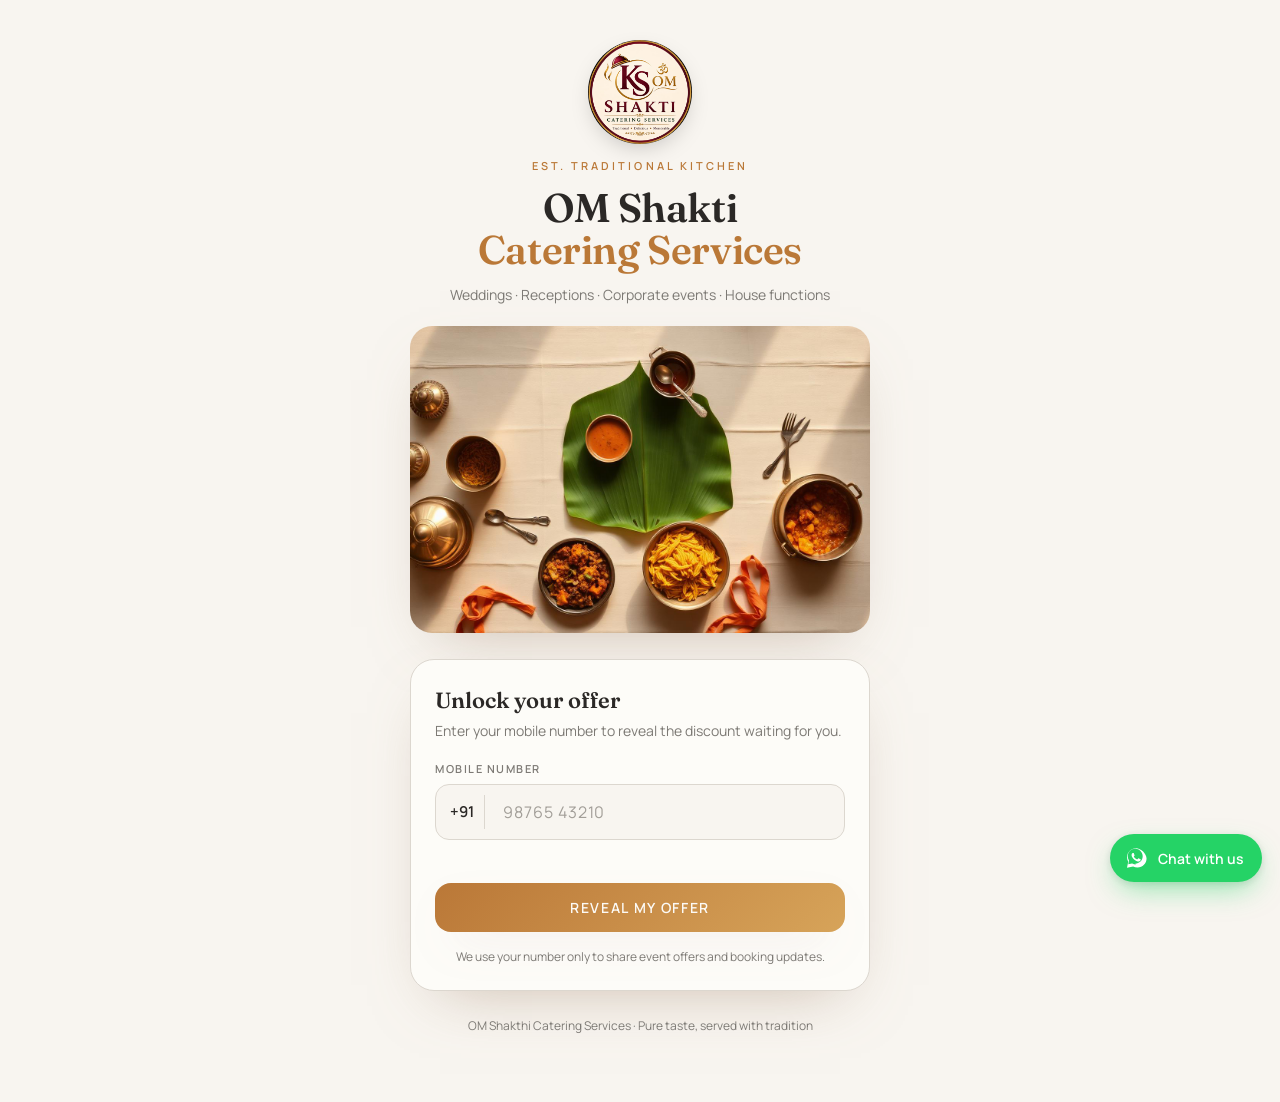
==== offers/index.html @ c27462ad "Launch full Om Sakthi marketing site; move offer page to /offers - New multi-section marketing site " ====
<!doctype html>
<html lang="en">
<head>
  <meta charset="utf-8" />
  <meta name="viewport" content="width=device-width, initial-scale=1" />

  <!-- Google Tag Manager -->
  <script>(function(w,d,s,l,i){w[l]=w[l]||[];w[l].push({'gtm.start':
  new Date().getTime(),event:'gtm.js'});var f=d.getElementsByTagName(s)[0],
  j=d.createElement(s),dl=l!='dataLayer'?'&l='+l:'';j.async=true;j.src=
  'https://www.googletagmanager.com/gtm.js?id='+i+dl;f.parentNode.insertBefore(j,f);
  })(window,document,'script','dataLayer','GTM-MZ9FZ29J');</script>
  <!-- End Google Tag Manager -->

  <title>OM Shakthi Catering Services — Unlock Your Offer</title>
  <meta name="description" content="Enter your mobile number and reveal an exclusive discount on your next catering event with Om Sakthi Catering Services." />
  <link rel="canonical" href="https://omsakthicateringservices.in/offers/" />
  <meta name="robots" content="index, follow" />
  <meta property="og:title" content="Om Sakthi Catering Services — Unlock Your Offer" />
  <meta property="og:description" content="Enter your mobile number and reveal an exclusive discount on your next catering event." />
  <meta property="og:type" content="website" />
  <meta property="og:url" content="https://omsakthicateringservices.in/offers/" />
  <link rel="icon" type="image/png" href="../assets/favicon.png" />
  <link rel="preload" as="image" href="assets/catering-hero.jpg" />
  <link rel="preconnect" href="https://fonts.googleapis.com" />
  <link rel="preconnect" href="https://fonts.gstatic.com" crossorigin />
  <link rel="stylesheet" href="https://fonts.googleapis.com/css2?family=Fraunces:opsz,wght@9..144,400;9..144,600;9..144,700&family=Manrope:wght@400;500;600;700&display=swap" />
  <style>
    :root{
      --background: oklch(97.2% .008 85);
      --foreground: oklch(28% .005 60);
      --card: oklch(99% .005 85);
      --primary: oklch(63% .115 62);
      --primary-glow: oklch(75% .11 75);
      --primary-foreground: oklch(98.5% .006 85);
      --muted: oklch(94% .008 82);
      --muted-foreground: oklch(58% .008 70);
      --accent: oklch(90% .035 75);
      --border: oklch(88% .012 80);
      --destructive: oklch(58% .18 28);
      --radius: .875rem;
      --gradient-primary: linear-gradient(135deg, var(--primary), var(--primary-glow));
      --gradient-scratch: linear-gradient(140deg, oklch(55% .05 65), oklch(72% .06 78));
      --shadow-card: 0 24px 60px -30px oklch(63% .05 62 / .55);
      --shadow-btn: 0 18px 45px -22px oklch(63% .0539 .101 / .55);
      --font-display: "Fraunces", Georgia, serif;
      --font-body: "Manrope", system-ui, sans-serif;
    }
    *{ box-sizing:border-box; }
    html,body{ margin:0; padding:0; }
    body{
      background: var(--background);
      color: var(--foreground);
      font-family: var(--font-body);
      -webkit-font-smoothing: antialiased;
      min-height: 100dvh;
      display:flex;
      justify-content:center;
      padding: 40px 20px 56px;
    }
    .wrap{ width:100%; max-width: 460px; margin:0 auto; }
    .site-logo{ display:block; width:104px; height:104px; margin:0 auto 14px; border-radius:50%; object-fit:cover; box-shadow: 0 8px 24px -8px rgba(0,0,0,.25); }

    /* ---------- Header ---------- */
    .eyebrow{
      text-align:center;
      text-transform:uppercase;
      letter-spacing:.28em;
      font-size:11px;
      font-weight:600;
      color: var(--primary);
      margin: 6px 0 14px;
    }
    h1.brand{
      text-align:center;
      font-family: var(--font-display);
      font-weight:600;
      line-height:1.05;
      margin:0;
      font-size: clamp(30px, 8vw, 40px);
      letter-spacing:-.01em;
    }
    h1.brand .top{ display:block; color: var(--foreground); }
    h1.brand .accent{ display:block; color: var(--primary); }
    .tagline{
      text-align:center;
      color: var(--muted-foreground);
      font-size: 14px;
      margin: 14px 0 22px;
    }
    .hero{
      width:100%;
      aspect-ratio: 3 / 2;
      object-fit: cover;
      border-radius: 22px;
      display:block;
      box-shadow: var(--shadow-card);
    }

    /* ---------- Card ---------- */
    .card{
      background: var(--card);
      border: 1px solid var(--border);
      border-radius: 24px;
      padding: 26px 24px 24px;
      margin-top: 26px;
      box-shadow: var(--shadow-card);
    }
    .card h2{
      font-family: var(--font-display);
      font-weight:600;
      font-size: 22px;
      margin: 0 0 6px;
    }
    .card .sub{
      color: var(--muted-foreground);
      font-size: 14px;
      line-height:1.5;
      margin: 0 0 20px;
    }
    label.field-label{
      display:block;
      text-transform:uppercase;
      letter-spacing:.14em;
      font-size:11px;
      font-weight:600;
      color: var(--muted-foreground);
      margin-bottom:8px;
    }
    .phone-row{
      display:flex;
      align-items:center;
      gap:8px;
      background: var(--background);
      border:1px solid var(--border);
      border-radius: 14px;
      padding: 4px 4px 4px 14px;
      transition: border-color .15s, box-shadow .15s;
    }
    .phone-row:focus-within{
      border-color: var(--primary);
      box-shadow: 0 0 0 3px oklch(63% .115 62 / .12);
    }
    .cc{ font-weight:600; color: var(--foreground); font-size:15px; }
    .divider{ width:1px; align-self:stretch; background: var(--border); margin:6px 2px; }
    #phone{
      border:0;
      outline:0;
      background:transparent;
      font-family: var(--font-body);
      font-size:16px;
      letter-spacing:.06em;
      color: var(--foreground);
      width:100%;
      padding: 12px 8px;
    }
    #phone::placeholder{ color: oklch(70% .01 75); letter-spacing:.06em; }
    .error{
      color: var(--destructive);
      font-size: 13px;
      margin: 10px 2px 0;
      min-height: 1em;
    }
    .btn{
      appearance:none;
      border:0;
      cursor:pointer;
      width:100%;
      margin-top: 20px;
      padding: 15px 0;
      border-radius: 16px;
      background-image: var(--gradient-primary);
      color: var(--primary-foreground);
      font-family: var(--font-body);
      font-weight:600;
      font-size: 14px;
      letter-spacing: .12em;
      text-transform: uppercase;
      box-shadow: var(--shadow-btn);
      transition: transform .08s ease, filter .15s;
    }
    .btn:hover{ filter: brightness(1.03); }
    .btn:active{ transform: scale(.985); }
    .btn[disabled]{ opacity:.7; cursor:progress; }
    .footnote{
      text-align:center;
      color: var(--muted-foreground);
      font-size: 12px;
      line-height:1.5;
      margin: 16px 4px 0;
    }

    /* ---------- Reward screen ---------- */
    .verified-pill{
      display:block;
      text-align:center;
      text-transform:uppercase;
      letter-spacing:.28em;
      font-size:11px;
      font-weight:700;
      color: var(--primary);
      margin: 2px 0 8px;
    }
    .reward-title{
      font-family: var(--font-display);
      font-weight:600;
      font-size: 22px;
      text-align:center;
      margin: 0 0 18px;
    }
    .scratch{
      position:relative;
      width:100%;
      aspect-ratio: 16 / 10;
      border-radius: 18px;
      overflow:hidden;
      background: var(--accent);
      user-select:none;
      -webkit-user-select:none;
      touch-action:none;
    }
    .prize{
      position:absolute; inset:0;
      display:flex; flex-direction:column;
      align-items:center; justify-content:center;
      text-align:center; gap:6px; padding:16px;
    }
    .prize .p-title{
      font-family: var(--font-display);
      font-weight:700;
      font-size: clamp(26px, 8vw, 34px);
      color: var(--primary);
      letter-spacing:.01em;
    }
    .prize .p-note{ color: var(--muted-foreground); font-size:14px; }
    #scratchCanvas{ position:absolute; inset:0; width:100%; height:100%; cursor: grab; }
    #scratchCanvas:active{ cursor: grabbing; }

    .coupon-wrap{
      border: 1px dashed var(--border);
      border-radius: 14px;
      padding: 14px;
      text-align:center;
      margin-top: 18px;
    }
    .coupon-label{
      text-transform:uppercase; letter-spacing:.2em; font-size:10px;
      font-weight:600; color: var(--muted-foreground);
    }
    .coupon-code{
      font-family: var(--font-display);
      font-weight:700;
      font-size: 26px;
      letter-spacing:.14em;
      margin-top:4px;
      color: var(--foreground);
    }
    .reward-note{
      text-align:center; color: var(--muted-foreground);
      font-size:12px; line-height:1.5; margin:14px 4px 0;
    }
    a.call-btn{
      display:block; text-decoration:none; text-align:center;
      margin-top: 18px; padding: 15px 0; border-radius: 16px;
      background-image: var(--gradient-primary);
      color: var(--primary-foreground);
      font-weight:600; font-size:14px; letter-spacing:.12em; text-transform:uppercase;
      box-shadow: var(--shadow-btn);
    }

    .site-footer{
      text-align:center; color: var(--muted-foreground);
      font-size:12px; margin-top: 26px;
    }

    /* ---------- WhatsApp ---------- */
    :root{ --wa: #25D366; --wa-dark: #1da851; }
    /* Secondary "Chat on WhatsApp" button on the reward card */
    a.wa-btn{
      display:flex; align-items:center; justify-content:center; gap:9px;
      text-decoration:none; text-align:center;
      margin-top: 10px; padding: 14px 0; border-radius: 16px;
      background: #fff; color: var(--wa-dark);
      border: 1.5px solid var(--wa);
      font-weight:600; font-size:14px; letter-spacing:.06em; text-transform:uppercase;
      transition: background .15s, color .15s;
    }
    a.wa-btn:hover{ background: var(--wa); color:#fff; }
    a.wa-btn svg{ width:20px; height:20px; }

    /* Persistent floating "Chat with us" pill */
    a.wa-fab{
      position: fixed; right: 18px; bottom: 18px; z-index: 50;
      display:flex; align-items:center; gap:10px;
      padding: 12px 18px 12px 14px; border-radius: 999px;
      background: var(--wa); color:#fff; text-decoration:none;
      font-weight:600; font-size:14px;
      box-shadow: 0 12px 30px -8px rgba(37,211,102,.55), 0 2px 8px rgba(0,0,0,.12);
      transition: transform .12s, box-shadow .15s;
    }
    a.wa-fab:hover{ transform: translateY(-2px); box-shadow: 0 16px 34px -8px rgba(37,211,102,.65), 0 3px 10px rgba(0,0,0,.15); }
    a.wa-fab svg{ width:24px; height:24px; flex:none; }
    a.wa-fab .wa-fab-text{ white-space:nowrap; }
    @media (max-width: 420px){
      a.wa-fab{ right: 14px; bottom: 14px; padding: 12px; }
      a.wa-fab .wa-fab-text{ display:none; } /* icon-only bubble on small screens */
    }

    .hidden{ display:none !important; }
    @keyframes popIn{ from{ opacity:0; transform: scale(.96) translateY(6px);} to{ opacity:1; transform:none; } }
    .pop-in{ animation: popIn .35s ease both; }
  </style>
</head>
<body>
  <!-- Google Tag Manager (noscript) -->
  <noscript><iframe src="https://www.googletagmanager.com/ns.html?id=GTM-MZ9FZ29J"
    height="0" width="0" style="display:none;visibility:hidden"></iframe></noscript>
  <!-- End Google Tag Manager (noscript) -->

  <main class="wrap">
    <img class="site-logo" src="assets/logo.png" alt="KS Om Shakti Catering Services logo" width="104" height="104" />
    <p class="eyebrow">Est. Traditional Kitchen</p>
    <h1 class="brand">
      <span class="top">OM Shakti</span>
      <span class="accent">Catering Services</span>
    </h1>
    <p class="tagline">Weddings · Receptions · Corporate events · House functions</p>

    <img class="hero" src="assets/catering-hero.jpg" alt="Traditional South Indian catering spread served on a banana leaf" />

    <!-- ============ STEP 1: Phone capture ============ -->
    <section class="card" id="phoneCard">
      <h2>Unlock your offer</h2>
      <p class="sub">Enter your mobile number to reveal the discount waiting for you.</p>

      <form id="phoneForm" novalidate>
        <label class="field-label" for="phone">Mobile number</label>
        <div class="phone-row">
          <span class="cc">+91</span>
          <span class="divider"></span>
          <input id="phone" type="tel" inputmode="numeric" autocomplete="tel-national"
                 maxlength="11" placeholder="98765 43210" />
        </div>
        <div class="error" id="phoneError"></div>
        <button class="btn" type="submit" id="submitBtn">Reveal My Offer</button>
      </form>
      <p class="footnote">We use your number only to share event offers and booking updates.</p>
    </section>

    <!-- ============ STEP 2: Reward / scratch card ============ -->
    <section class="card hidden" id="rewardCard">
      <span class="verified-pill">Verified</span>
      <h2 class="reward-title">Scratch to reveal your offer</h2>

      <div class="scratch" id="scratch">
        <div class="prize" id="prize">
          <span class="p-title" id="prizeTitle">FREE WELCOME DRINK</span>
          <span class="p-note" id="prizeNote">for your whole event</span>
        </div>
        <canvas id="scratchCanvas"></canvas>
      </div>

      <div class="coupon-wrap">
        <div class="coupon-label">Coupon Code</div>
        <div class="coupon-code" id="couponCode">OMS0000</div>
      </div>

      <p class="reward-note">Show this screen while booking. Valid for 30 days on one order.</p>
      <a class="call-btn" id="callBtn" href="tel:+919087109601">Call to Book</a>
      <a class="wa-btn" id="waBtn" href="https://wa.me/message/XDDBKSHT3CEVF1" target="_blank" rel="noopener">
        <svg viewBox="0 0 32 32" fill="currentColor" aria-hidden="true"><path d="M16 3C9.4 3 4 8.4 4 15c0 2.1.6 4.2 1.6 6L4 29l8.2-1.6c1.7.9 3.7 1.4 5.8 1.4h.1c6.6 0 12-5.4 12-12S22.6 3 16 3zm0 21.8c-1.8 0-3.5-.5-5-1.4l-.4-.2-4.9 1 1-4.8-.2-.4c-1-1.6-1.5-3.4-1.5-5.3 0-5.5 4.5-9.9 10-9.9 2.7 0 5.2 1 7 2.9 1.9 1.9 2.9 4.4 2.9 7 0 5.5-4.5 9.8-9.9 9.8zm5.5-7.4c-.3-.1-1.8-.9-2-1s-.5-.1-.7.2-.8 1-.9 1.1-.3.2-.6.1c-.3-.1-1.3-.5-2.4-1.5-.9-.8-1.5-1.8-1.7-2.1s0-.5.1-.6l.5-.5c.1-.2.2-.3.3-.5s0-.4 0-.5c-.1-.1-.7-1.6-.9-2.2-.2-.6-.5-.5-.7-.5h-.6c-.2 0-.5.1-.8.4-.3.3-1 1-1 2.5s1.1 2.9 1.2 3.1c.1.2 2.1 3.2 5.1 4.5.7.3 1.3.5 1.7.6.7.2 1.4.2 1.9.1.6-.1 1.8-.7 2-1.5.3-.7.3-1.4.2-1.5-.1-.2-.3-.2-.6-.4z"/></svg>
        Chat on WhatsApp
      </a>
    </section>

    <p class="site-footer">OM Shakthi Catering Services · Pure taste, served with tradition</p>
  </main>

  <!-- Persistent WhatsApp chat -->
  <a class="wa-fab" href="https://wa.me/message/XDDBKSHT3CEVF1" target="_blank" rel="noopener"
     aria-label="Chat with us on WhatsApp">
    <svg viewBox="0 0 32 32" fill="currentColor" aria-hidden="true"><path d="M16 3C9.4 3 4 8.4 4 15c0 2.1.6 4.2 1.6 6L4 29l8.2-1.6c1.7.9 3.7 1.4 5.8 1.4h.1c6.6 0 12-5.4 12-12S22.6 3 16 3zm0 21.8c-1.8 0-3.5-.5-5-1.4l-.4-.2-4.9 1 1-4.8-.2-.4c-1-1.6-1.5-3.4-1.5-5.3 0-5.5 4.5-9.9 10-9.9 2.7 0 5.2 1 7 2.9 1.9 1.9 2.9 4.4 2.9 7 0 5.5-4.5 9.8-9.9 9.8zm5.5-7.4c-.3-.1-1.8-.9-2-1s-.5-.1-.7.2-.8 1-.9 1.1-.3.2-.6.1c-.3-.1-1.3-.5-2.4-1.5-.9-.8-1.5-1.8-1.7-2.1s0-.5.1-.6l.5-.5c.1-.2.2-.3.3-.5s0-.4 0-.5c-.1-.1-.7-1.6-.9-2.2-.2-.6-.5-.5-.7-.5h-.6c-.2 0-.5.1-.8.4-.3.3-1 1-1 2.5s1.1 2.9 1.2 3.1c.1.2 2.1 3.2 5.1 4.5.7.3 1.3.5 1.7.6.7.2 1.4.2 1.9.1.6-.1 1.8-.7 2-1.5.3-.7.3-1.4.2-1.5-.1-.2-.3-.2-.6-.4z"/></svg>
    <span class="wa-fab-text">Chat with us</span>
  </a>

  <script>
    /* =========================================================================
       CONFIG — paste your deployed Google Apps Script Web App URL here.
       See google-apps-script.gs + SETUP.md for the 3-minute setup.
       Until it is set, the page runs in local preview mode (nothing is saved).
       ========================================================================= */
    const SCRIPT_URL = "https://script.google.com/macros/s/AKfycbygZpjyxzHUYdwUySq-fTI6ZXxVX227Fq8o_7x5e2NQ3POUT_HUcdSggSW62AA3AfLujQ/exec";

    // Business phone for the "Call to Book" button (edit to the real number).
    const BOOKING_PHONE = "+919087109601";

    // Offer pool (mirrors the original design). The offer is chosen server-side
    // when the sheet is connected so the sheet matches what the guest sees.
    const OFFERS = [
      { title: "FREE WELCOME DRINK", note: "for your whole event" },
      { title: "₹2,000 OFF",         note: "on orders above ₹2 lakhs" },
      { title: "₹5,000 OFF",         note: "on orders above ₹4 lakhs" },
      { title: "₹10,000 OFF",        note: "on orders above ₹8 lakhs" },
    ];

    const $ = (id) => document.getElementById(id);

    // ---- Step 1: submit ----
    document.getElementById("callBtn").setAttribute("href", "tel:" + BOOKING_PHONE);

    $("phone").addEventListener("input", (e) => {
      e.target.value = e.target.value.replace(/[^\d]/g, "").slice(0, 10);
      $("phoneError").textContent = "";
    });

    $("phoneForm").addEventListener("submit", async (e) => {
      e.preventDefault();
      const phone = $("phone").value.replace(/[^\d]/g, "");
      if (!/^[6-9]\d{9}$/.test(phone)) {
        $("phoneError").textContent = "Please enter a valid 10-digit mobile number.";
        return;
      }

      const btn = $("submitBtn");
      btn.disabled = true;
      const original = btn.textContent;
      btn.textContent = "Please wait…";

      let result;
      try {
        result = await submitLead(phone);
      } catch (err) {
        result = localFallback(phone); // never block the guest on a network hiccup
      }

      btn.disabled = false;
      btn.textContent = original;
      showReward(result);
    });

    // Post phone to the sheet; server returns the unique coupon + chosen offer.
    async function submitLead(phone) {
      if (!SCRIPT_URL || SCRIPT_URL.startsWith("PASTE_")) {
        console.warn("SCRIPT_URL not set — running in local preview mode (nothing saved to the sheet).");
        return localFallback(phone);
      }
      const res = await fetch(SCRIPT_URL, {
        method: "POST",
        headers: { "Content-Type": "text/plain;charset=utf-8" }, // simple request → no CORS preflight
        body: JSON.stringify({ phone }),
      });
      const data = await res.json();
      if (!data || !data.ok) throw new Error("Server error");
      return { coupon: data.coupon, title: data.offerTitle, note: data.offerNote };
    }

    // Used only when the sheet isn't connected yet, or the network fails.
    function localFallback(phone) {
      const offer = OFFERS[Math.floor(Math.random() * OFFERS.length)];
      const suffix = String(Math.floor(10 + Math.random() * 90));
      return { coupon: "OMS" + phone.slice(-4) + suffix, title: offer.title, note: offer.note };
    }

    // ---- Step 2: reveal ----
    function showReward({ coupon, title, note }) {
      $("prizeTitle").textContent = title;
      $("prizeNote").textContent = note;
      $("couponCode").textContent = coupon;
      $("phoneCard").classList.add("hidden");
      const card = $("rewardCard");
      card.classList.remove("hidden");
      card.classList.add("pop-in");
      card.scrollIntoView({ behavior: "smooth", block: "center" });
      initScratch();
    }

    // ---- Scratch-card canvas ----
    function initScratch() {
      const canvas = $("scratchCanvas");
      const box = $("scratch");
      const ctx = canvas.getContext("2d");
      const dpr = window.devicePixelRatio || 1;
      const rect = box.getBoundingClientRect();
      canvas.width = Math.round(rect.width * dpr);
      canvas.height = Math.round(rect.height * dpr);
      ctx.scale(dpr, dpr);

      // Foil coating (gradient-scratch) + label
      const g = ctx.createLinearGradient(0, 0, rect.width, rect.height);
      g.addColorStop(0, "#8a6a4a");
      g.addColorStop(1, "#b79068");
      ctx.fillStyle = g;
      ctx.fillRect(0, 0, rect.width, rect.height);

      ctx.fillStyle = "rgba(255,255,255,0.92)";
      ctx.textAlign = "center";
      ctx.font = "600 15px Manrope, sans-serif";
      ctx.fillText("T A P   T O   S C R A T C H", rect.width / 2, rect.height / 2 - 6);
      ctx.font = "400 12px Manrope, sans-serif";
      ctx.fillStyle = "rgba(255,255,255,0.75)";
      ctx.fillText("Your reward is inside", rect.width / 2, rect.height / 2 + 16);

      ctx.globalCompositeOperation = "destination-out";

      let drawing = false, revealed = false;
      const pos = (ev) => {
        const r = canvas.getBoundingClientRect();
        const p = ev.touches ? ev.touches[0] : ev;
        return { x: p.clientX - r.left, y: p.clientY - r.top };
      };
      const scratch = (x, y) => {
        ctx.beginPath();
        ctx.arc(x, y, 22, 0, Math.PI * 2);
        ctx.fill();
      };
      const pct = () => {
        const img = ctx.getImageData(0, 0, canvas.width, canvas.height).data;
        let clear = 0;
        for (let i = 3; i < img.length; i += 4 * 40) if (img[i] === 0) clear++;
        return clear / (img.length / (4 * 40));
      };
      const finish = () => {
        if (revealed) return;
        revealed = true;
        canvas.style.transition = "opacity .4s";
        canvas.style.opacity = "0";
        setTimeout(() => (canvas.style.display = "none"), 400);
      };
      const move = (ev) => {
        if (!drawing) return;
        ev.preventDefault();
        const { x, y } = pos(ev);
        scratch(x, y);
        if (pct() > 0.45) finish();
      };
      const start = (ev) => { drawing = true; const { x, y } = pos(ev); scratch(x, y); };
      const end = () => { drawing = false; };

      canvas.addEventListener("mousedown", start);
      canvas.addEventListener("mousemove", move);
      window.addEventListener("mouseup", end);
      canvas.addEventListener("touchstart", start, { passive: false });
      canvas.addEventListener("touchmove", move, { passive: false });
      canvas.addEventListener("touchend", end);
    }
  </script>
</body>
</html>
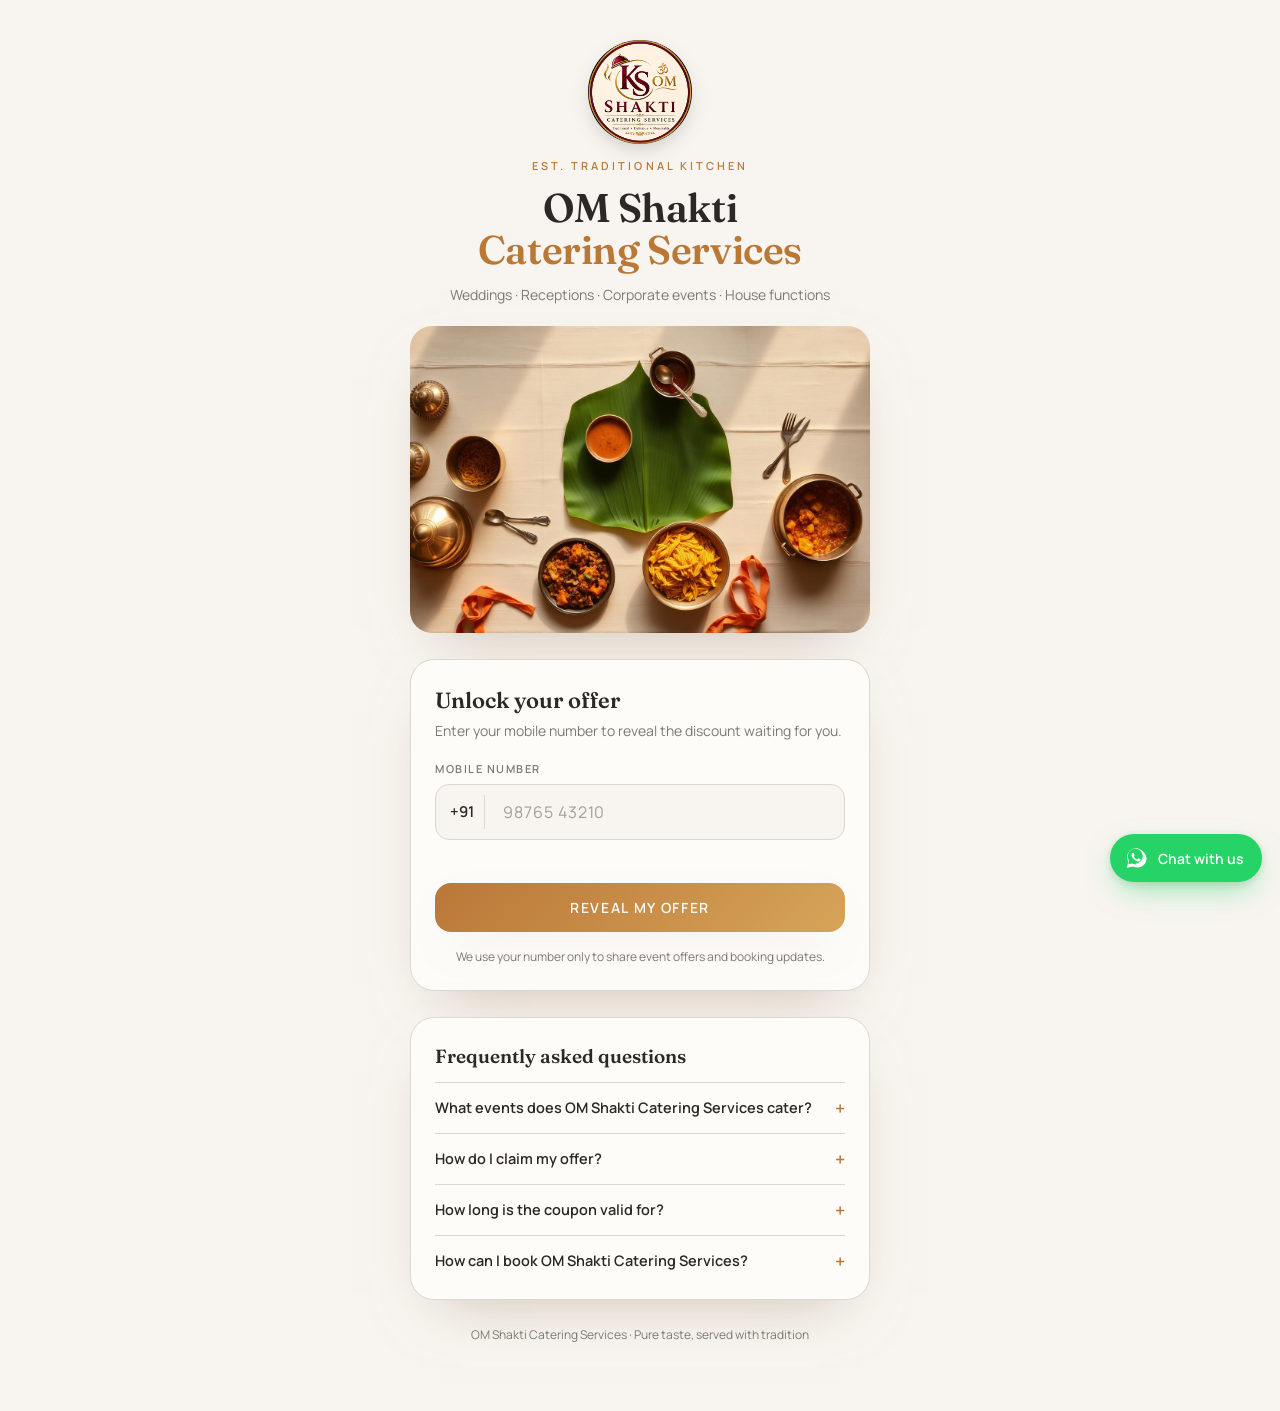
==== commit 7db893ca: "Fix production: homepage was serving a corrupted head+body mix main's index.html currently combines " ====
--- a/offers/index.html
+++ b/offers/index.html
@@ -12,19 +12,94 @@
   })(window,document,'script','dataLayer','GTM-MZ9FZ29J');</script>
   <!-- End Google Tag Manager -->
 
-  <title>OM Shakthi Catering Services — Unlock Your Offer</title>
-  <meta name="description" content="Enter your mobile number and reveal an exclusive discount on your next catering event with Om Sakthi Catering Services." />
+  <title>OM Shakti Catering Services — Unlock Your Offer</title>
+  <meta name="description" content="Enter your mobile number and reveal an exclusive discount on your next event with OM Shakti Catering Services — traditional South Indian catering for weddings, receptions, corporate events and house functions." />
+  <meta name="robots" content="index, follow" />
+  <meta name="author" content="OM Shakti Catering Services" />
   <link rel="canonical" href="https://omsakthicateringservices.in/offers/" />
-  <meta name="robots" content="index, follow" />
-  <meta property="og:title" content="Om Sakthi Catering Services — Unlock Your Offer" />
-  <meta property="og:description" content="Enter your mobile number and reveal an exclusive discount on your next catering event." />
+  <link rel="icon" type="image/png" href="../assets/favicon.png" />
+  <link rel="apple-touch-icon" href="assets/logo.png" />
+  <meta name="theme-color" content="#b8763f" />
+
+  <!-- Open Graph / Facebook, WhatsApp link previews -->
   <meta property="og:type" content="website" />
+  <meta property="og:site_name" content="OM Shakti Catering Services" />
+  <meta property="og:title" content="OM Shakti Catering Services — Unlock Your Offer" />
+  <meta property="og:description" content="Enter your mobile number and reveal an exclusive discount on your next event with OM Shakti Catering Services — traditional South Indian catering for weddings, receptions, corporate events and house functions." />
   <meta property="og:url" content="https://omsakthicateringservices.in/offers/" />
-  <link rel="icon" type="image/png" href="../assets/favicon.png" />
+  <meta property="og:image" content="https://omsakthicateringservices.in/offers/assets/catering-hero.jpg" />
+  <meta property="og:image:alt" content="Traditional South Indian catering spread served on a banana leaf" />
+  <meta property="og:locale" content="en_IN" />
+
+  <!-- Twitter Card -->
+  <meta name="twitter:card" content="summary_large_image" />
+  <meta name="twitter:title" content="OM Shakti Catering Services — Unlock Your Offer" />
+  <meta name="twitter:description" content="Enter your mobile number and reveal an exclusive discount on your next event with OM Shakti Catering Services." />
+  <meta name="twitter:image" content="https://omsakthicateringservices.in/offers/assets/catering-hero.jpg" />
+
   <link rel="preload" as="image" href="assets/catering-hero.jpg" />
   <link rel="preconnect" href="https://fonts.googleapis.com" />
   <link rel="preconnect" href="https://fonts.gstatic.com" crossorigin />
   <link rel="stylesheet" href="https://fonts.googleapis.com/css2?family=Fraunces:opsz,wght@9..144,400;9..144,600;9..144,700&family=Manrope:wght@400;500;600;700&display=swap" />
+
+  <!-- Structured data: helps Google, AI answer engines (SGE, ChatGPT, Perplexity) and
+       WhatsApp/social link previews understand who this business is and what it offers. -->
+  <script type="application/ld+json">
+  {
+    "@context": "https://schema.org",
+    "@type": "LocalBusiness",
+    "name": "OM Shakti Catering Services",
+    "description": "Traditional South Indian catering for weddings, receptions, corporate events and house functions.",
+    "image": "https://omsakthicateringservices.in/offers/assets/catering-hero.jpg",
+    "url": "https://omsakthicateringservices.in/offers/",
+    "telephone": "+919087109601",
+    "priceRange": "₹₹",
+    "areaServed": "Tamil Nadu, India",
+    "sameAs": [
+      "https://wa.me/message/XDDBKSHT3CEVF1"
+    ]
+  }
+  </script>
+  <script type="application/ld+json">
+  {
+    "@context": "https://schema.org",
+    "@type": "FAQPage",
+    "mainEntity": [
+      {
+        "@type": "Question",
+        "name": "What events does OM Shakti Catering Services cater?",
+        "acceptedAnswer": {
+          "@type": "Answer",
+          "text": "We cater weddings, receptions, corporate events and house functions, serving traditional South Indian food."
+        }
+      },
+      {
+        "@type": "Question",
+        "name": "How do I claim my offer?",
+        "acceptedAnswer": {
+          "@type": "Answer",
+          "text": "Enter your mobile number on this page and tap Reveal My Offer to instantly unlock a discount for your event."
+        }
+      },
+      {
+        "@type": "Question",
+        "name": "How long is the coupon valid for?",
+        "acceptedAnswer": {
+          "@type": "Answer",
+          "text": "Each coupon is valid for 30 days from the day you reveal it, for one order."
+        }
+      },
+      {
+        "@type": "Question",
+        "name": "How can I book OM Shakti Catering Services?",
+        "acceptedAnswer": {
+          "@type": "Answer",
+          "text": "Call us directly or message us on WhatsApp using the buttons on this page after revealing your offer."
+        }
+      }
+    ]
+  }
+  </script>
   <style>
     :root{
       --background: oklch(97.2% .008 85);
@@ -59,7 +134,6 @@
       padding: 40px 20px 56px;
     }
     .wrap{ width:100%; max-width: 460px; margin:0 auto; }
-    .site-logo{ display:block; width:104px; height:104px; margin:0 auto 14px; border-radius:50%; object-fit:cover; box-shadow: 0 8px 24px -8px rgba(0,0,0,.25); }
 
     /* ---------- Header ---------- */
     .eyebrow{
@@ -273,6 +347,41 @@
       font-size:12px; margin-top: 26px;
     }
 
+    /* ---------- FAQ ---------- */
+    .card.faq h2{ font-size:19px; margin-bottom:14px; }
+    .faq details{
+      border-top: 1px solid var(--border);
+      padding: 13px 0;
+    }
+    .faq details:last-child{ padding-bottom: 2px; }
+    .faq summary{
+      cursor:pointer;
+      list-style:none;
+      font-weight:600;
+      font-size:14.5px;
+      color: var(--foreground);
+      display:flex;
+      align-items:center;
+      justify-content:space-between;
+      gap:12px;
+    }
+    .faq summary::-webkit-details-marker{ display:none; }
+    .faq summary::after{
+      content:"+";
+      flex:none;
+      font-size:18px;
+      font-weight:600;
+      color: var(--primary);
+      transition: transform .15s;
+    }
+    .faq details[open] summary::after{ content:"−"; }
+    .faq details p{
+      margin: 10px 0 0;
+      color: var(--muted-foreground);
+      font-size: 13.5px;
+      line-height:1.55;
+    }
+
     /* ---------- WhatsApp ---------- */
     :root{ --wa: #25D366; --wa-dark: #1da851; }
     /* Secondary "Chat on WhatsApp" button on the reward card */
@@ -306,6 +415,7 @@
       a.wa-fab .wa-fab-text{ display:none; } /* icon-only bubble on small screens */
     }
 
+    .site-logo{ display:block; width:104px; height:104px; margin:0 auto 14px; border-radius:50%; object-fit:cover; box-shadow: 0 8px 24px -8px rgba(0,0,0,.25); }
     .hidden{ display:none !important; }
     @keyframes popIn{ from{ opacity:0; transform: scale(.96) translateY(6px);} to{ opacity:1; transform:none; } }
     .pop-in{ animation: popIn .35s ease both; }
@@ -318,7 +428,9 @@
   <!-- End Google Tag Manager (noscript) -->
 
   <main class="wrap">
-    <img class="site-logo" src="assets/logo.png" alt="KS Om Shakti Catering Services logo" width="104" height="104" />
+    <a href="../" aria-label="OM Shakti Catering Services — home">
+      <img class="site-logo" src="assets/logo.png" alt="KS Om Shakti Catering Services logo" width="104" height="104" />
+    </a>
     <p class="eyebrow">Est. Traditional Kitchen</p>
     <h1 class="brand">
       <span class="top">OM Shakti</span>
@@ -373,7 +485,28 @@
       </a>
     </section>
 
-    <p class="site-footer">OM Shakthi Catering Services · Pure taste, served with tradition</p>
+    <!-- ============ FAQ (matches the FAQPage structured data in <head>) ============ -->
+    <section class="card faq" aria-labelledby="faqHeading">
+      <h2 id="faqHeading">Frequently asked questions</h2>
+      <details>
+        <summary>What events does OM Shakti Catering Services cater?</summary>
+        <p>We cater weddings, receptions, corporate events and house functions, serving traditional South Indian food.</p>
+      </details>
+      <details>
+        <summary>How do I claim my offer?</summary>
+        <p>Enter your mobile number above and tap Reveal My Offer to instantly unlock a discount for your event.</p>
+      </details>
+      <details>
+        <summary>How long is the coupon valid for?</summary>
+        <p>Each coupon is valid for 30 days from the day you reveal it, for one order.</p>
+      </details>
+      <details>
+        <summary>How can I book OM Shakti Catering Services?</summary>
+        <p>Call us directly or message us on WhatsApp using the buttons on this page after revealing your offer.</p>
+      </details>
+    </section>
+
+    <p class="site-footer">OM Shakti Catering Services · Pure taste, served with tradition</p>
   </main>
 
   <!-- Persistent WhatsApp chat -->
